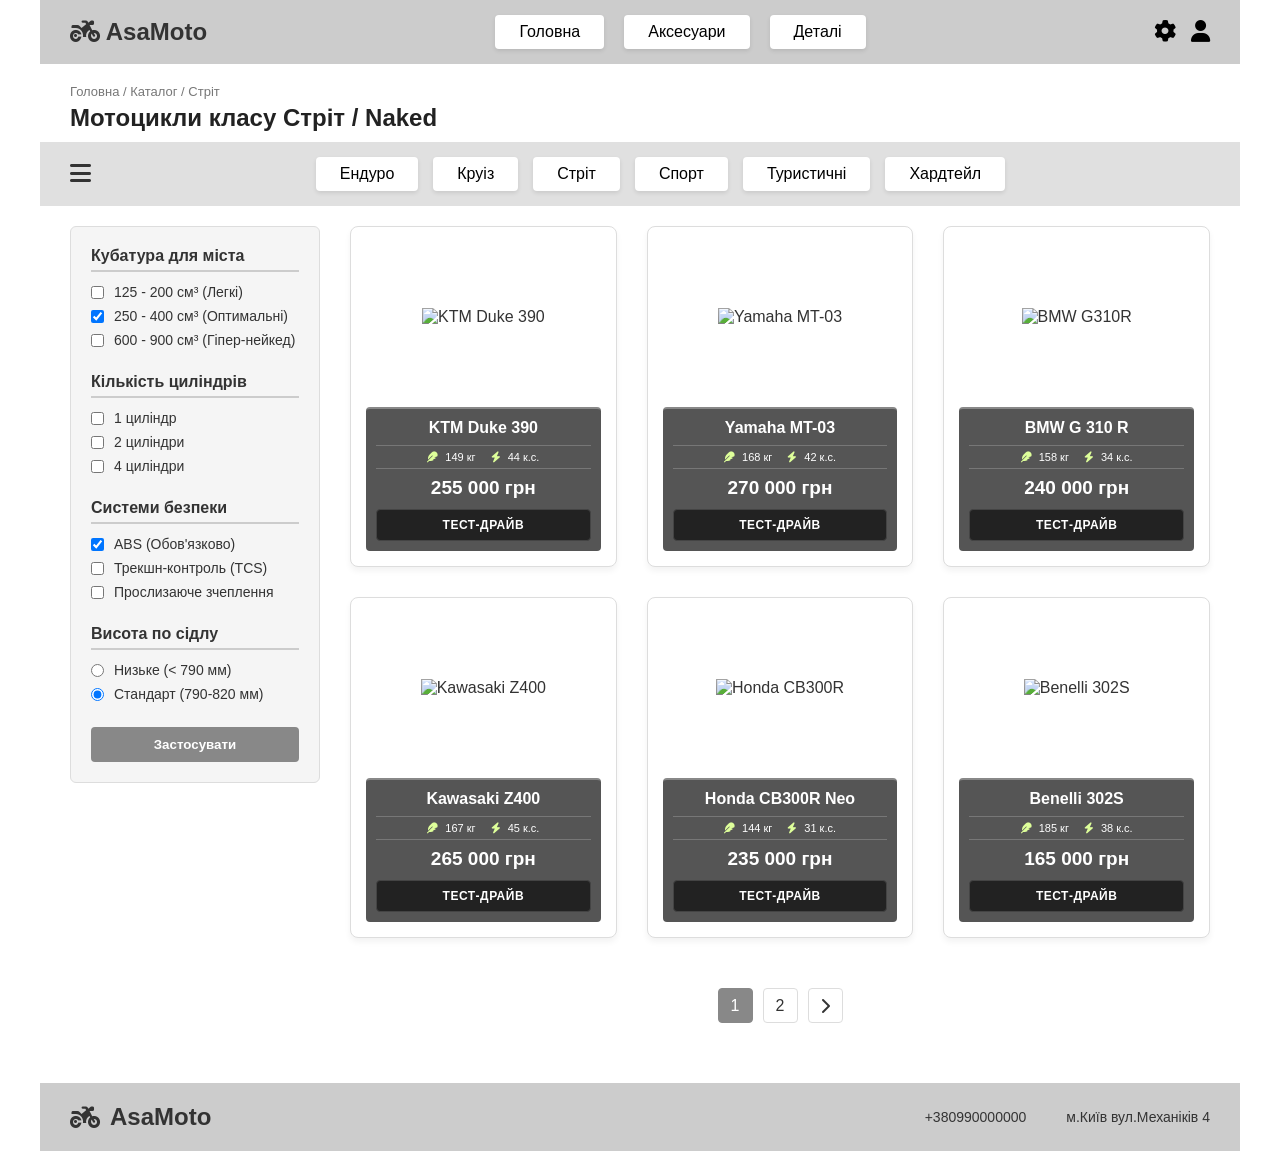
==== street.html @ fb01b0fe "Add files via upload" ====
<!DOCTYPE html>
<html lang="uk">
<head>
    <meta charset="UTF-8">
    <meta name="viewport" content="width=device-width, initial-scale=1.0">
    <title>Міські мотоцикли Стріт / Naked — AsaMoto</title>
    <link rel="stylesheet" href="style.css">
    <link rel="stylesheet" href="https://cdnjs.cloudflare.com/ajax/libs/font-awesome/6.4.0/css/all.min.css">
</head>
<body>

    <header class="header">
        <div class="logo">
            <a href="index.html" style="text-decoration: none; color: inherit;">
                <i class="fa-solid fa-motorcycle"></i> AsaMoto
            </a>
        </div>
        <nav class="nav-menu">
            <a href="index.html" class="nav-btn">Головна</a>
            <a href="accessories.html" class="nav-btn">Аксесуари</a>
            <a href="parts.html" class="nav-btn">Деталі</a>
        </nav>
        <div class="user-actions">
            <button class="icon-btn"><i class="fa-solid fa-gear"></i></button>
            <button class="icon-btn"><i class="fa-solid fa-user"></i></button>
        </div>
    </header>

    <div class="page-title-container">
        <div class="breadcrumbs">Головна / Каталог / Стріт</div>
        <h1 class="main-page-title">Мотоцикли класу Стріт / Naked</h1>
    </div>

    <section class="categories-section">
        <div class="hamburger-menu"><i class="fa-solid fa-bars"></i></div>
        <div class="categories-grid">
            <a href="enduro.html" class="cat-btn">Ендуро</a>
            <a href="cruise.html" class="cat-btn">Круіз</a>
            <a href="street.html" class="cat-btn">Стріт</a>
            <a href="sport.html" class="cat-btn">Спорт</a>
            <a href="touring.html" class="cat-btn">Туристичні</a>
            <a href="hardtail.html" class="cat-btn">Хардтейл</a>
        </div>
    </section>

    <div class="catalog-container">
        
        <aside class="sidebar-filter">
            <div class="filter-group">
                <h3>Кубатура для міста</h3>
                <label><input type="checkbox"> 125 - 200 см³ (Легкі)</label>
                <label><input type="checkbox" checked> 250 - 400 см³ (Оптимальні)</label>
                <label><input type="checkbox"> 600 - 900 см³ (Гіпер-нейкед)</label>
            </div>

            <div class="filter-group">
                <h3>Кількість циліндрів</h3>
                <label><input type="checkbox"> 1 циліндр</label>
                <label><input type="checkbox"> 2 циліндри</label>
                <label><input type="checkbox"> 4 циліндри</label>
            </div>

            <div class="filter-group">
                <h3>Системи безпеки</h3>
                <label><input type="checkbox" checked> ABS (Обов'язково)</label>
                <label><input type="checkbox"> Трекшн-контроль (TCS)</label>
                <label><input type="checkbox"> Прослизаюче зчеплення</label>
            </div>

            <div class="filter-group">
                <h3>Висота по сідлу</h3>
                <label><input type="radio" name="height"> Низьке (< 790 мм)</label>
                <label><input type="radio" name="height" checked> Стандарт (790-820 мм)</label>
            </div>

            <button class="apply-filter-btn">Застосувати</button>
        </aside>

        <main class="catalog-products">
            <div class="products-grid max-width-override">
                
                <div class="product-card bike-card street-theme">
                    <div class="img-placeholder"><img src="assets/DUKE 390.jfif" alt="KTM Duke 390"></div>
                    <div class="product-info">
                        <h4>KTM Duke 390</h4>
                        <div class="bike-specs">
                            <span><i class="fa-solid fa-feather"></i> 149 кг</span>
                            <span><i class="fa-solid fa-bolt"></i> 44 к.с.</span>
                        </div>
                        <p class="bike-price">255 000 грн</p>
                        <button class="buy-bike-btn">Тест-драйв</button>
                    </div>
                </div>

                <div class="product-card bike-card street-theme">
                    <div class="img-placeholder"><img src="assets/MT-03.jfif" alt="Yamaha MT-03"></div>
                    <div class="product-info">
                        <h4>Yamaha MT-03</h4>
                        <div class="bike-specs">
                            <span><i class="fa-solid fa-feather"></i> 168 кг</span>
                            <span><i class="fa-solid fa-bolt"></i> 42 к.с.</span>
                        </div>
                        <p class="bike-price">270 000 грн</p>
                        <button class="buy-bike-btn">Тест-драйв</button>
                    </div>
                </div>

                <div class="product-card bike-card street-theme">
                    <div class="img-placeholder"><img src="assets/G310R.jfif" alt="BMW G310R"></div>
                    <div class="product-info">
                        <h4>BMW G 310 R</h4>
                        <div class="bike-specs">
                            <span><i class="fa-solid fa-feather"></i> 158 кг</span>
                            <span><i class="fa-solid fa-bolt"></i> 34 к.с.</span>
                        </div>
                        <p class="bike-price">240 000 грн</p>
                        <button class="buy-bike-btn">Тест-драйв</button>
                    </div>
                </div>

                <div class="product-card bike-card street-theme">
                    <div class="img-placeholder"><img src="assets/Z400.jfif" alt="Kawasaki Z400"></div>
                    <div class="product-info">
                        <h4>Kawasaki Z400</h4>
                        <div class="bike-specs">
                            <span><i class="fa-solid fa-feather"></i> 167 кг</span>
                            <span><i class="fa-solid fa-bolt"></i> 45 к.с.</span>
                        </div>
                        <p class="bike-price">265 000 грн</p>
                        <button class="buy-bike-btn">Тест-драйв</button>
                    </div>
                </div>

                <div class="product-card bike-card street-theme">
                    <div class="img-placeholder"><img src="assets/CBR600RR.jfif" alt="Honda CB300R"></div>
                    <div class="product-info">
                        <h4>Honda CB300R Neo</h4>
                        <div class="bike-specs">
                            <span><i class="fa-solid fa-feather"></i> 144 кг</span>
                            <span><i class="fa-solid fa-bolt"></i> 31 к.с.</span>
                        </div>
                        <p class="bike-price">235 000 грн</p>
                        <button class="buy-bike-btn">Тест-драйв</button>
                    </div>
                </div>

                <div class="product-card bike-card street-theme">
                    <div class="img-placeholder"><img src="assets/benelli 302s.jfif" alt="Benelli 302S"></div>
                    <div class="product-info">
                        <h4>Benelli 302S</h4>
                        <div class="bike-specs">
                            <span><i class="fa-solid fa-feather"></i> 185 кг</span>
                            <span><i class="fa-solid fa-bolt"></i> 38 к.с.</span>
                        </div>
                        <p class="bike-price">165 000 грн</p>
                        <button class="buy-bike-btn">Тест-драйв</button>
                    </div>
                </div>

            </div>

            <div class="pagination">
                <a href="#" class="page-link active">1</a>
                <a href="#" class="page-link">2</a>
                <a href="#" class="page-link"><i class="fa-solid fa-chevron-right"></i></a>
            </div>
        </main>
    </div>

    <footer class="footer">
        <div class="logo">
            <i class="fa-solid fa-motorcycle"></i> AsaMoto
        </div>
        <div class="footer-contacts">
            <span>+380990000000</span>
            <span>м.Київ вул.Механіків 4</span>
        </div>
    </footer>

</body>
</html>
---- style.css ----
/* ОБНУЛЕННЯ СТИЛІВ */
* {
    margin: 0;
    padding: 0;
    box-sizing: border-box;
    font-family: 'Segoe UI', Tahoma, Geneva, Verdana, sans-serif;
}

body {
    background-color: #ffffff;
    color: #333;
    display: flex;
    flex-direction: column;
    align-items: center;
}

/* ШАПКА */
.header, .sub-nav {
    width: 100%;
    max-width: 1200px;
    background-color: #cccccc;
    padding: 15px 30px;
    display: flex;
    justify-content: space-between;
    align-items: center;
}

.logo {
    font-weight: bold;
    font-size: 24px;
    display: flex;
    align-items: center;
    gap: 10px;
}

.nav-menu {
    display: flex;
    gap: 20px;
}

.nav-btn, .cat-btn {
    background-color: #ffffff;
    color: #000;
    text-decoration: none;
    padding: 8px 24px;
    border-radius: 4px;
    font-weight: 500;
    border: none;
    box-shadow: 0 2px 4px rgba(0,0,0,0.1);
    cursor: pointer;
    transition: 0.2s;
}

.nav-btn:hover, .cat-btn:hover {
    background-color: #e6e6e6;
}

.user-actions {
    display: flex;
    gap: 15px;
}

.icon-btn {
    background: none;
    border: none;
    font-size: 22px;
    cursor: pointer;
}

/* ГОЛОВНИЙ БАНЕР */
.hero-section {
    width: 100%;
    max-width: 1200px;
    background: linear-gradient(180deg, #bbbbbb 0%, #e0e0e0 100%);
    background: url("assets/Rectangle5.png") no-repeat center/cover;
    padding: 40px 20px;
    text-align: center;
    display: flex;
    flex-direction: column;
    align-items: center;
}

.hero-banner {
    background-color: rgba(170, 170, 170, 0.8);
    padding: 20px 40px;
    border-radius: 4px;
    margin-bottom: 30px;
    max-width: 800px;
}

.hero-banner h2 {
    font-size: 22px;
    margin-bottom: 10px;
    text-transform: uppercase;
}

.hero-title {
    font-size: 28px;
    font-weight: bold;
    margin-bottom: 10px;
}

.hero-subtitle {
    font-size: 22px;
    margin-bottom: 25px;
}

.cta-btn {
    background-color: #dddddd;
    border: 1px solid #999;
    padding: 10px 20px;
    font-size: 14px;
    cursor: pointer;
    border-radius: 4px;
}

/* КАТЕГОРІЇ */
.categories-section {
    width: 100%;
    max-width: 1200px;
    background-color: #e0e0e0;
    padding: 15px 30px;
    display: flex;
    align-items: center;
    gap: 20px;
}

.hamburger-menu {
    font-size: 24px;
    cursor: pointer;
}

.categories-grid {
    display: flex;
    flex-wrap: wrap;
    gap: 15px;
    justify-content: center;
    width: 100%;
}

/* СЕТКИ ТОВАРІВ */
.products-section, .parts-section {
    width: 100%;
    max-width: 1200px;
    padding: 30px 20px;
}

.section-title {
    text-align: center;
    margin-bottom: 20px;
    font-size: 16px;
    color: #555;
}

.products-grid, .parts-grid {
    display: grid;
    grid-template-columns: repeat(3, 1fr);
    gap: 30px;
    justify-items: center;
}

/* КАРТКИ */
.product-card, .part-card {
    background: #ffffff;
    border: 1px solid #ddd;
    border-radius: 8px;
    width: 100%;
    max-width: 280px;
    overflow: hidden;
    box-shadow: 0 4px 6px rgba(0,0,0,0.05);
    display: flex;
    flex-direction: column;
    align-items: center;
    padding: 15px;
}

.img-placeholder {
    width: 100%;
    height: 150px;
    display: flex;
    align-items: center;
    justify-content: center;
    margin-bottom: 15px;
}

.img-placeholder img {
    max-width: 100%;
    max-height: 100%;
    object-fit: contain;
}

.product-info, .part-info {
    background-color: #888888;
    color: #ffffff;
    width: 100%;
    text-align: center;
    padding: 10px;
    border-radius: 4px;
}

.product-info h4, .part-info h4 {
    font-size: 16px;
    margin-bottom: 5px;
}

/* ДРУГОРЯДНИЙ НАВІГАТОР */
.sub-nav {
    margin-top: 20px;
}

/* ПІДВАЛ */
.footer {
    width: 100%;
    max-width: 1200px;
    background-color: #cccccc;
    padding: 20px 30px;
    display: flex;
    justify-content: space-between;
    align-items: center;
    margin-top: 40px;
}

.footer-contacts {
    display: flex;
    gap: 40px;
    font-size: 14px;
    font-weight: 500;
}

/* АДАПТИВНІСТЬ (МОБІЛЬНА ВЕРСІЯ) */
@media (max-width: 768px) {
    .products-grid, .parts-grid {
        grid-template-columns: repeat(2, 1fr);
        gap: 15px;
    }
    
    .header, .sub-nav {
        flex-direction: column;
        gap: 15px;
        text-align: center;
    }

    .nav-menu {
        flex-direction: column;
        width: 100%;
    }

    .footer {
        flex-direction: column;
        gap: 15px;
        text-align: center;
    }

    .footer-contacts {
        flex-direction: column;
        gap: 10px;
    }
}

@media (max-width: 480px) {
    .products-grid, .parts-grid {
        grid-template-columns: 1fr;
    }
    
    .hero-title {
        font-size: 22px;
    }
    
    .hero-subtitle {
        font-size: 18px;
    }
}
/* СТИЛІ ДЛЯ СТОРІНКИ АКСЕСУАРІВ */

.active-page {
    background-color: #888888 !important;
    color: #fff !important;
}

.page-title-container {
    width: 100%;
    max-width: 1200px;
    padding: 20px 30px 10px 30px;
}

.breadcrumbs {
    font-size: 13px;
    color: #777;
    margin-bottom: 5px;
}

.main-page-title {
    font-size: 24px;
    font-weight: 700;
    color: #222;
}

/* МАКЕТ КАТАЛОГУ (САЙДБАР + СІТКА) */
.catalog-container {
    width: 100%;
    max-width: 1200px;
    display: flex;
    gap: 30px;
    padding: 20px 30px;
}

/* БОКОВИЙ ФІЛЬТР */
.sidebar-filter {
    flex: 0 0 250px;
    background-color: #f5f5f5;
    border: 1px solid #ddd;
    border-radius: 6px;
    padding: 20px;
    height: fit-content;
}

.filter-group {
    margin-bottom: 25px;
}

.filter-group h3 {
    font-size: 16px;
    margin-bottom: 12px;
    padding-bottom: 5px;
    border-bottom: 2px solid #ccc;
}

.filter-group label {
    display: flex;
    align-items: center;
    gap: 10px;
    font-size: 14px;
    margin-bottom: 8px;
    cursor: pointer;
}

.price-inputs {
    display: flex;
    gap: 10px;
}

.price-inputs input {
    width: 100%;
    padding: 6px;
    border: 1px solid #ccc;
    border-radius: 4px;
}

.apply-filter-btn {
    width: 100%;
    background-color: #888;
    color: #fff;
    border: none;
    padding: 10px;
    border-radius: 4px;
    font-weight: bold;
    cursor: pointer;
    transition: 0.2s;
}

.apply-filter-btn:hover {
    background-color: #666;
}

/* СІТКА КАТАЛОГУ */
.catalog-products {
    flex: 1;
    display: flex;
    flex-direction: column;
    gap: 30px;
}

/* Оновлення стилю ціни в картці запчастин */
.price-tag {
    display: block;
    font-weight: bold;
    margin-top: 8px;
    color: #fff;
    background-color: #444;
    padding: 3px 8px;
    border-radius: 3px;
    font-size: 13px;
}

/* ПАГІНАЦІЯ */
.pagination {
    display: flex;
    justify-content: center;
    gap: 10px;
    margin-top: 20px;
}

.page-link {
    display: flex;
    align-items: center;
    justify-content: center;
    width: 35px;
    height: 35px;
    border: 1px solid #ddd;
    background-color: #fff;
    color: #333;
    text-decoration: none;
    border-radius: 4px;
    font-weight: 500;
    transition: 0.2s;
}

.page-link.active, .page-link:hover {
    background-color: #888;
    color: #fff;
    border-color: #888;
}

/* АДАПТИВНІСТЬ ДЛЯ СТОРІНКИ КАТАЛОГУ */
@media (max-width: 992px) {
    .catalog-container {
        flex-direction: column;
    }
    
    .sidebar-filter {
        flex: 1;
        width: 100%;
    }
}
/* СТИЛІ ДЛЯ СТОРІНКИ ДЕТАЛЕЙ (ЗАПЧАСТИН) */

/* Панель підбору мотоцикла */
.moto-selector-section {
    width: 100%;
    max-width: 1200px;
    padding: 0 30px;
    margin-top: 15px;
}

.selector-container {
    background-color: #e0e0e0;
    border: 1px solid #ccc;
    border-radius: 6px;
    padding: 20px;
    display: flex;
    flex-direction: column;
    gap: 15px;
}

.selector-container h3 {
    font-size: 16px;
    color: #222;
    display: flex;
    align-items: center;
    gap: 8px;
}

.selector-inputs {
    display: flex;
    gap: 15px;
    flex-wrap: wrap;
}

.selector-inputs select {
    flex: 1;
    min-width: 180px;
    padding: 10px;
    border: 1px solid #bbb;
    border-radius: 4px;
    background-color: #fff;
    font-size: 14px;
    outline: none;
}

.find-parts-btn {
    background-color: #444;
    color: #fff;
    border: none;
    padding: 10px 25px;
    border-radius: 4px;
    font-weight: bold;
    cursor: pointer;
    transition: 0.2s;
}

.find-parts-btn:hover {
    background-color: #222;
}

/* Технічна картка запчастини */
.technical-card {
    position: relative;
    padding-top: 35px; /* місце для плашки статусу */
}

.stock-status {
    position: absolute;
    top: 10px;
    left: 10px;
    font-size: 11px;
    font-weight: bold;
    padding: 3px 8px;
    border-radius: 3px;
    text-transform: uppercase;
}

.in-stock {
    background-color: #d4edda;
    color: #155724;
}

.order-only {
    background-color: #fff3cd;
    color: #856404;
}

.out-of-stock {
    background-color: #f8d7da;
    color: #721c24;
}

.part-sku {
    display: block;
    font-size: 11px;
    color: #ddd;
    margin-top: 4px;
    font-style: italic;
}

/* Адаптивність для блоку вибору */
@media (max-width: 768px) {
    .selector-inputs {
        flex-direction: column;
    }
    .selector-inputs select, .find-parts-btn {
        width: 100%;
    }
}
/* СТИЛІ ДЛЯ СТОРІНКИ ЕНДУРО КАТАЛОГУ */

/* Скидання обмеження ширини для сітки, якщо вона знаходиться всередині каталогу */
.max-width-override {
    width: 100% !important;
    max-width: 100% !important;
    padding: 0 !important;
}

/* Спеціальна картка байка */
.bike-card {
    max-width: 100% !important; /* Дозволяє гнучко адаптуватись під сітку каталогу */
    transition: transform 0.2s, box-shadow 0.2s;
}

.bike-card:hover {
    transform: translateY(-5px);
    box-shadow: 0 6px 12px rgba(0,0,0,0.15);
}

/* Міні-іконки характеристик всередині картки */
.bike-specs {
    display: flex;
    justify-content: center;
    gap: 15px;
    font-size: 11px;
    color: #eee;
    margin: 8px 0;
    border-top: 1px solid #999;
    border-bottom: 1px solid #999;
    padding: 5px 0;
}

.bike-specs i {
    color: #ccc;
}

/* Ціна мотоцикла */
.bike-price {
    font-size: 18px;
    font-weight: bold;
    color: #fff;
    margin-top: 5px;
}

/* Кнопка "Детальніше / Купити" всередині картки */
.buy-bike-btn {
    width: 100%;
    background-color: #ffffff;
    color: #000;
    border: none;
    padding: 8px;
    margin-top: 10px;
    border-radius: 4px;
    font-weight: bold;
    font-size: 13px;
    cursor: pointer;
    transition: background 0.2s;
}

.buy-bike-btn:hover {
    background-color: #dddddd;
}
/* СТИЛІ ДЛЯ СТОРІНКИ СТРІТ-БАЙКІВ (STREET/NAKED) */

/* Особливий урбаністичний стиль для карток стріт-байків */
.street-theme .product-info {
    background-color: #555555; /* Світліший сталевий відтінок */
    border-top: 2px solid #888;
}

.street-theme .bike-specs {
    border-color: #777;
    color: #fff;
}

.street-theme .bike-price {
    color: #ffffff;
    font-size: 19px;
    margin-top: 4px;
}

/* Кнопка запису на Тест-драйв, що актуально для міських байків */
.street-theme .buy-bike-btn {
    background-color: #222222;
    color: #ffffff;
    border: 1px solid #444;
    text-transform: uppercase;
    font-size: 12px;
    letter-spacing: 0.5px;
}

.street-theme .buy-bike-btn:hover {
    background-color: #000000;
    border-color: #666;
}

/* Іконки специфікацій */
.street-theme .bike-specs i {
    color: #deff9a; /* Яскравий акцент на іконках ваги та потужності */
    margin-right: 4px;
}
/* СТИЛІ ДЛЯ ГОЛОВНОЇ СТОРІНКИ КАТАЛОГУ (CATALOG HUB) */

.main-catalog-wrapper {
    max-width: 1200px;
    width: 100%;
    margin: 40px auto;
    padding: 0 20px;
}

/* Сітка для 6 категорій: 3 в ряд на великих екранах, 2 на планшетах, 1 на смартфонах */
.catalog-hub-grid {
    display: grid;
    grid-template-columns: repeat(auto-fit, minmax(340px, 1fr));
    gap: 30px;
}

/* Базова картка категорії */
.category-hub-card {
    background-color: #333333;
    border-radius: 12px;
    padding: 40px 30px;
    display: flex;
    flex-direction: column;
    justify-content: space-between;
    min-height: 280px;
    transition: transform 0.3s ease, box-shadow 0.3s ease;
    border: 1px solid #444;
}

.category-hub-card:hover {
    transform: translateY(-5px);
}

/* Іконки класів */
.hub-icon {
    font-size: 36px;
    margin-bottom: 20px;
}

.category-hub-card h2 {
    color: #ffffff;
    margin: 0 0 10px 0;
    font-size: 26px;
}

.category-hub-card p {
    color: #cccccc;
    font-size: 15px;
    line-height: 1.5;
    margin: 0 0 25px 0;
}

/* Кнопка переходу */
.hub-link-btn {
    display: inline-flex;
    align-items: center;
    gap: 10px;
    color: #ffffff;
    text-decoration: none;
    font-weight: 600;
    font-size: 15px;
    align-self: flex-start;
    transition: gap 0.2s ease;
}

.category-hub-card:hover .hub-link-btn {
    gap: 15px; /* Ефект висування стрілочки при наведенні */
}

/* УНІКАЛЬНІ АКЦЕНТИ ДЛЯ КОЖНОЇ КАТЕГОРІЇ (ІНТЕГРАЦІЯ СТИЛІВ) */

/* Ендуро - Зелений */
.hub-enduro { border-left: 5px solid #2ecc71; }
.hub-enduro .hub-icon { color: #2ecc71; }
.hub-enduro .hub-link-btn:hover { color: #2ecc71; }
.hub-enduro:hover { box-shadow: 0 10px 20px rgba(46, 204, 113, 0.15); }

/* Круіз - Темно-сірий/Хром */
.hub-cruise { border-left: 5px solid #777777; background-color: #2c2c2c; }
.hub-cruise .hub-icon { color: #aaaaaa; }
.hub-cruise .hub-link-btn:hover { color: #aaaaaa; }
.hub-cruise:hover { box-shadow: 0 10px 20px rgba(255, 255, 255, 0.05); }

/* Стріт - Сталевий/Салатовий */
.hub-street { border-left: 5px solid #deff9a; }
.hub-street .hub-icon { color: #deff9a; }
.hub-street .hub-link-btn:hover { color: #deff9a; }
.hub-street:hover { box-shadow: 0 10px 20px rgba(222, 255, 154, 0.15); }

/* Спорт - Червоний */
.hub-sport { border-left: 5px solid #ff4444; background-color: #1e1e1e; }
.hub-sport .hub-icon { color: #ff4444; }
.hub-sport .hub-link-btn:hover { color: #ff4444; }
.hub-sport:hover { box-shadow: 0 10px 20px rgba(255, 68, 68, 0.15); }

/* Туристичні - Синій */
.hub-touring { border-left: 5px solid #4a90e2; background-color: #2b3a4a; }
.hub-touring .hub-icon { color: #4a90e2; }
.hub-touring .hub-link-btn:hover { color: #4a90e2; }
.hub-touring:hover { box-shadow: 0 10px 20px rgba(74, 144, 226, 0.15); }

/* Хардтейл - Мідний */
.hub-hardtail { border-left: 5px solid #c97d4c; background-color: #241f1c; }
.hub-hardtail .hub-icon { color: #c97d4c; }
.hub-hardtail .hub-link-btn:hover { color: #c97d4c; }
.hub-hardtail:hover { box-shadow: 0 10px 20px rgba(201, 125, 76, 0.15); }

/* СТИЛІ ДЛЯ СТОРІНКИ ОБРАТИ КОНСУЛЬТАЦІЮ */

.consultation-container {
    max-width: 1100px;
    width: 100%;
    margin: 30px auto;
    padding: 0 20px;
    display: grid;
    grid-template-columns: 1fr;
    gap: 50px;
}

.consultation-types h2, 
.consultation-form-section h2 {
    color: #ffffff;
    font-size: 22px;
    margin-bottom: 25px;
    font-weight: 500;
}

/* Сітка карток вибору консультації */
.consultation-grid {
    display: grid;
    grid-template-columns: repeat(auto-fit, minmax(240px, 1fr));
    gap: 20px;
}

/* Скриваємо стандартний радіо-баттон, робимо саму картку перемикачем */
.consult-card input[type="radio"] {
    display: none;
}

.consult-card-content {
    background-color: #333333;
    border: 1px solid #444;
    border-radius: 10px;
    padding: 25px 20px;
    display: flex;
    flex-direction: column;
    height: 100%;
    cursor: pointer;
    transition: all 0.2s ease;
}

.consult-icon {
    font-size: 28px;
    color: #888888;
    margin-bottom: 15px;
    transition: color 0.2s ease;
}

.consult-card-content h3 {
    color: #ffffff;
    margin: 0 0 10px 0;
    font-size: 18px;
}

.consult-card-content p {
    color: #aaaaaa;
    font-size: 14px;
    line-height: 1.5;
    margin: 0;
}

/* СТИЛЬ ПРИ ВИБОРІ КАРТКИ */
.consult-card input[type="radio"]:checked + .consult-card-content {
    background-color: #2c2c2c;
    border-color: #ffffff;
    box-shadow: 0 0 15px rgba(255, 255, 255, 0.05);
}

.consult-card input[type="radio"]:checked + .consult-card-content .consult-icon {
    color: #ffffff; /* Іконка стає білою/активною */
}

/* СТИЛІЗАЦІЯ ФОРМИ */
.real-consult-form {
    background-color: #262626;
    border: 1px solid #333;
    border-radius: 12px;
    padding: 40px;
    max-width: 650px;
    width: 100%;
}

.form-input-group {
    display: flex;
    flex-direction: column;
    gap: 8px;
    margin-bottom: 25px;
}

.form-input-group label {
    color: #cccccc;
    font-size: 15px;
}

.form-input-group input[type="text"],
.form-input-group input[type="tel"],
.form-input-group textarea {
    background-color: #1a1a1a;
    border: 1px solid #444;
    border-radius: 6px;
    padding: 12px 16px;
    color: #ffffff;
    font-family: inherit;
    font-size: 15px;
    outline: none;
    transition: border-color 0.2s ease;
}

.form-input-group input:focus,
.form-input-group textarea:focus {
    border-color: #888;
}

/* Вибір месенджера */
.messenger-selector {
    display: flex;
    gap: 12px;
    flex-wrap: wrap;
}

.messenger-selector input[type="radio"] {
    display: none;
}

.messenger-selector span {
    display: inline-flex;
    align-items: center;
    gap: 8px;
    background-color: #1a1a1a;
    border: 1px solid #444;
    padding: 10px 20px;
    border-radius: 6px;
    color: #aaaaaa;
    cursor: pointer;
    font-size: 14px;
    transition: all 0.2s ease;
}

.messenger-selector input[type="radio"]:checked + span {
    background-color: #ffffff;
    color: #000000;
    border-color: #ffffff;
    font-weight: 600;
}

/* Головна кнопка відправки */
.submit-consult-btn {
    background-color: #ffffff;
    color: #000000;
    border: none;
    border-radius: 6px;
    padding: 15px 30px;
    font-size: 16px;
    font-weight: 600;
    cursor: pointer;
    width: 100%;
    transition: background-color 0.2s ease;
}

.submit-consult-btn:hover {
    background-color: #cccccc;
}

/* Адаптивність форми для мобільних пристроїв */
@media (max-width: 600px) {
    .real-consult-form {
        padding: 25px 20px;
    }
    .messenger-selector {
        flex-direction: column;
    }
    .messenger-selector span {
        width: 100%;
        justify-content: center;
    }
}
/* СТИЛІ ДЛЯ СТОРІНКИ ОБРАТИ КОНСУЛЬТАЦІЮ */

.consultation-container {
    max-width: 1100px;
    width: 100%;
    margin: 30px auto;
    padding: 0 20px;
    display: grid;
    grid-template-columns: 1fr;
    gap: 50px;
}

.consultation-types h2, 
.consultation-form-section h2 {
    color: #ffffff;
    font-size: 22px;
    margin-bottom: 25px;
    font-weight: 500;
}

/* Сітка карток вибору консультації */
.consultation-grid {
    display: grid;
    grid-template-columns: repeat(auto-fit, minmax(240px, 1fr));
    gap: 20px;
}

/* Скриваємо стандартний радіо-баттон, робимо саму картку перемикачем */
.consult-card input[type="radio"] {
    display: none;
}

.consult-card-content {
    background-color: #333333;
    border: 1px solid #444;
    border-radius: 10px;
    padding: 25px 20px;
    display: flex;
    flex-direction: column;
    height: 100%;
    cursor: pointer;
    transition: all 0.2s ease;
}

.consult-icon {
    font-size: 28px;
    color: #888888;
    margin-bottom: 15px;
    transition: color 0.2s ease;
}

.consult-card-content h3 {
    color: #ffffff;
    margin: 0 0 10px 0;
    font-size: 18px;
}

.consult-card-content p {
    color: #aaaaaa;
    font-size: 14px;
    line-height: 1.5;
    margin: 0;
}

/* СТИЛЬ ПРИ ВИБОРІ КАРТКИ */
.consult-card input[type="radio"]:checked + .consult-card-content {
    background-color: #2c2c2c;
    border-color: #ffffff;
    box-shadow: 0 0 15px rgba(255, 255, 255, 0.05);
}

.consult-card input[type="radio"]:checked + .consult-card-content .consult-icon {
    color: #ffffff; /* Іконка стає білою/активною */
}

/* СТИЛІЗАЦІЯ ФОРМИ */
.real-consult-form {
    background-color: #262626;
    border: 1px solid #333;
    border-radius: 12px;
    padding: 40px;
    max-width: 650px;
    width: 100%;
}

.form-input-group {
    display: flex;
    flex-direction: column;
    gap: 8px;
    margin-bottom: 25px;
}

.form-input-group label {
    color: #cccccc;
    font-size: 15px;
}

.form-input-group input[type="text"],
.form-input-group input[type="tel"],
.form-input-group textarea {
    background-color: #1a1a1a;
    border: 1px solid #444;
    border-radius: 6px;
    padding: 12px 16px;
    color: #ffffff;
    font-family: inherit;
    font-size: 15px;
    outline: none;
    transition: border-color 0.2s ease;
}

.form-input-group input:focus,
.form-input-group textarea:focus {
    border-color: #888;
}

/* Вибір месенджера */
.messenger-selector {
    display: flex;
    gap: 12px;
    flex-wrap: wrap;
}

.messenger-selector input[type="radio"] {
    display: none;
}

.messenger-selector span {
    display: inline-flex;
    align-items: center;
    gap: 8px;
    background-color: #1a1a1a;
    border: 1px solid #444;
    padding: 10px 20px;
    border-radius: 6px;
    color: #aaaaaa;
    cursor: pointer;
    font-size: 14px;
    transition: all 0.2s ease;
}

.messenger-selector input[type="radio"]:checked + span {
    background-color: #ffffff;
    color: #000000;
    border-color: #ffffff;
    font-weight: 600;
}

/* Головна кнопка відправки */
.submit-consult-btn {
    background-color: #ffffff;
    color: #000000;
    border: none;
    border-radius: 6px;
    padding: 15px 30px;
    font-size: 16px;
    font-weight: 600;
    cursor: pointer;
    width: 100%;
    transition: background-color 0.2s ease;
}

.submit-consult-btn:hover {
    background-color: #cccccc;
}

/* Адаптивність форми для мобільних пристроїв */
@media (max-width: 600px) {
    .real-consult-form {
        padding: 25px 20px;
    }
    .messenger-selector {
        flex-direction: column;
    }
    .messenger-selector span {
        width: 100%;
        justify-content: center;
    }
}
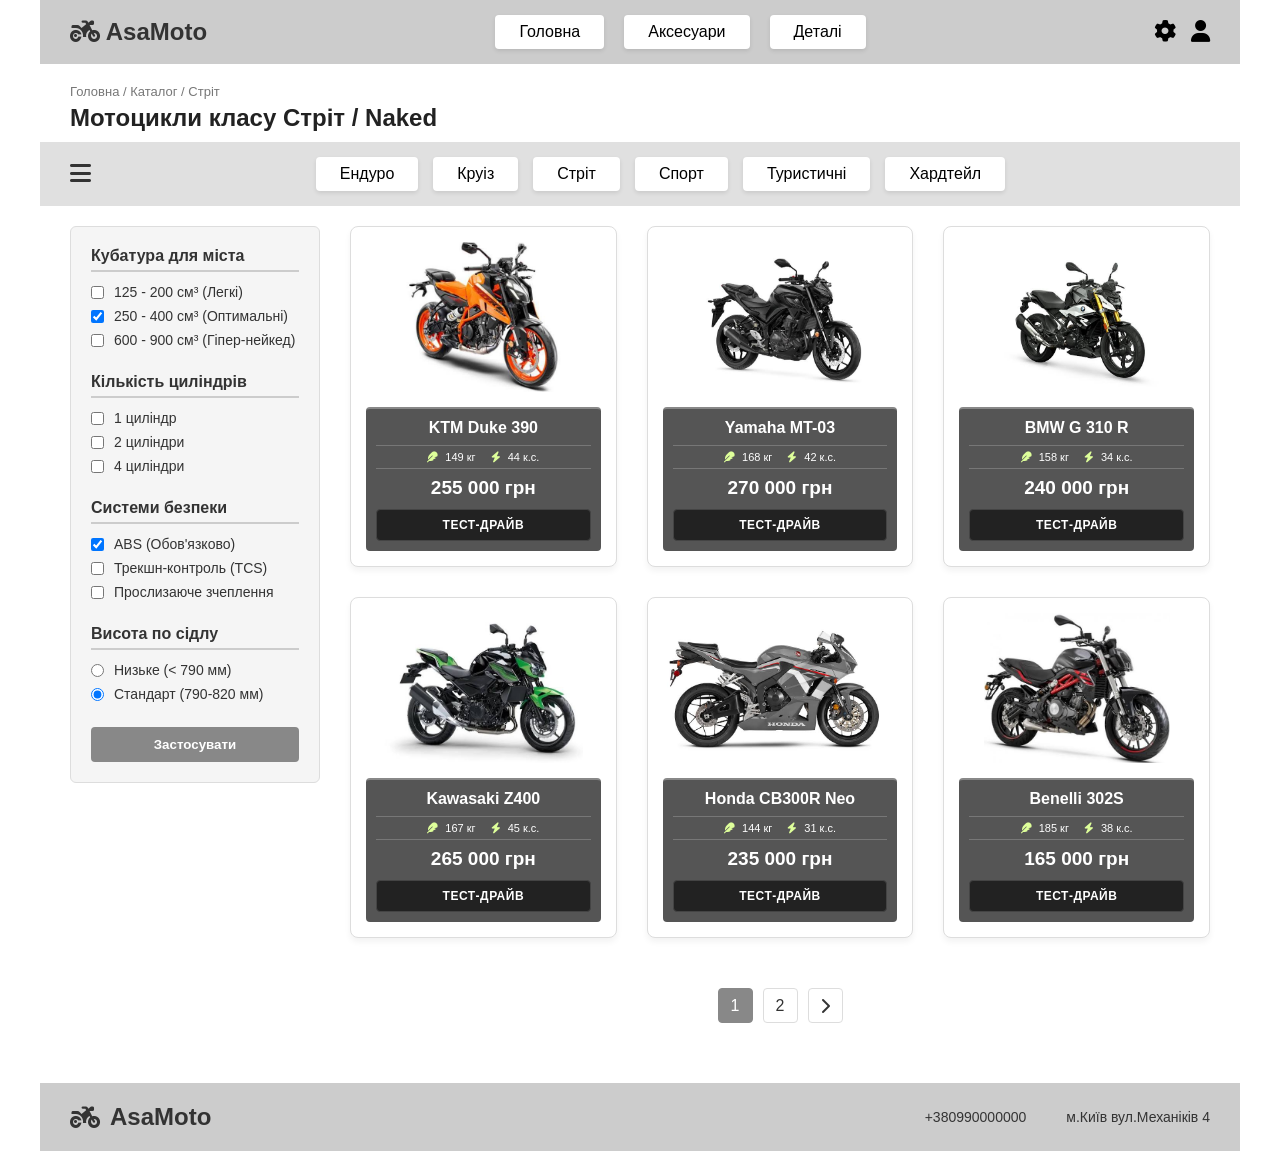
==== commit 22309cfc: "Add files via upload" ====
--- a/street.html
+++ b/street.html
@@ -80,7 +80,7 @@
             <div class="products-grid max-width-override">
                 
                 <div class="product-card bike-card street-theme">
-                    <div class="img-placeholder"><img src="assets/DUKE 390.jfif" alt="KTM Duke 390"></div>
+                    <div class="img-placeholder"><img src="assets/duke390.jpg" alt="KTM Duke 390"></div>
                     <div class="product-info">
                         <h4>KTM Duke 390</h4>
                         <div class="bike-specs">
@@ -93,7 +93,7 @@
                 </div>
 
                 <div class="product-card bike-card street-theme">
-                    <div class="img-placeholder"><img src="assets/MT-03.jfif" alt="Yamaha MT-03"></div>
+                    <div class="img-placeholder"><img src="assets/mt-03.jpg" alt="Yamaha MT-03"></div>
                     <div class="product-info">
                         <h4>Yamaha MT-03</h4>
                         <div class="bike-specs">
@@ -106,7 +106,7 @@
                 </div>
 
                 <div class="product-card bike-card street-theme">
-                    <div class="img-placeholder"><img src="assets/G310R.jfif" alt="BMW G310R"></div>
+                    <div class="img-placeholder"><img src="assets/g310r.jpg" alt="BMW G310R"></div>
                     <div class="product-info">
                         <h4>BMW G 310 R</h4>
                         <div class="bike-specs">
@@ -119,7 +119,7 @@
                 </div>
 
                 <div class="product-card bike-card street-theme">
-                    <div class="img-placeholder"><img src="assets/Z400.jfif" alt="Kawasaki Z400"></div>
+                    <div class="img-placeholder"><img src="assets/z400.jpg" alt="Kawasaki Z400"></div>
                     <div class="product-info">
                         <h4>Kawasaki Z400</h4>
                         <div class="bike-specs">
@@ -132,7 +132,7 @@
                 </div>
 
                 <div class="product-card bike-card street-theme">
-                    <div class="img-placeholder"><img src="assets/CBR600RR.jfif" alt="Honda CB300R"></div>
+                    <div class="img-placeholder"><img src="assets/cbr600rr.jpg" alt="Honda CB300R"></div>
                     <div class="product-info">
                         <h4>Honda CB300R Neo</h4>
                         <div class="bike-specs">
@@ -145,7 +145,7 @@
                 </div>
 
                 <div class="product-card bike-card street-theme">
-                    <div class="img-placeholder"><img src="assets/benelli 302s.jfif" alt="Benelli 302S"></div>
+                    <div class="img-placeholder"><img src="assets/benelli302s.jpg" alt="Benelli 302S"></div>
                     <div class="product-info">
                         <h4>Benelli 302S</h4>
                         <div class="bike-specs">
--- a/style.css
+++ b/style.css
@@ -72,7 +72,7 @@
     width: 100%;
     max-width: 1200px;
     background: linear-gradient(180deg, #bbbbbb 0%, #e0e0e0 100%);
-    background: url("assets/Rectangle5.png") no-repeat center/cover;
+    background: url("assets/rectangle5.png") no-repeat center/cover;
     padding: 40px 20px;
     text-align: center;
     display: flex;
@@ -1097,4 +1097,4 @@
         width: 100%;
         justify-content: center;
     }
-}+}
